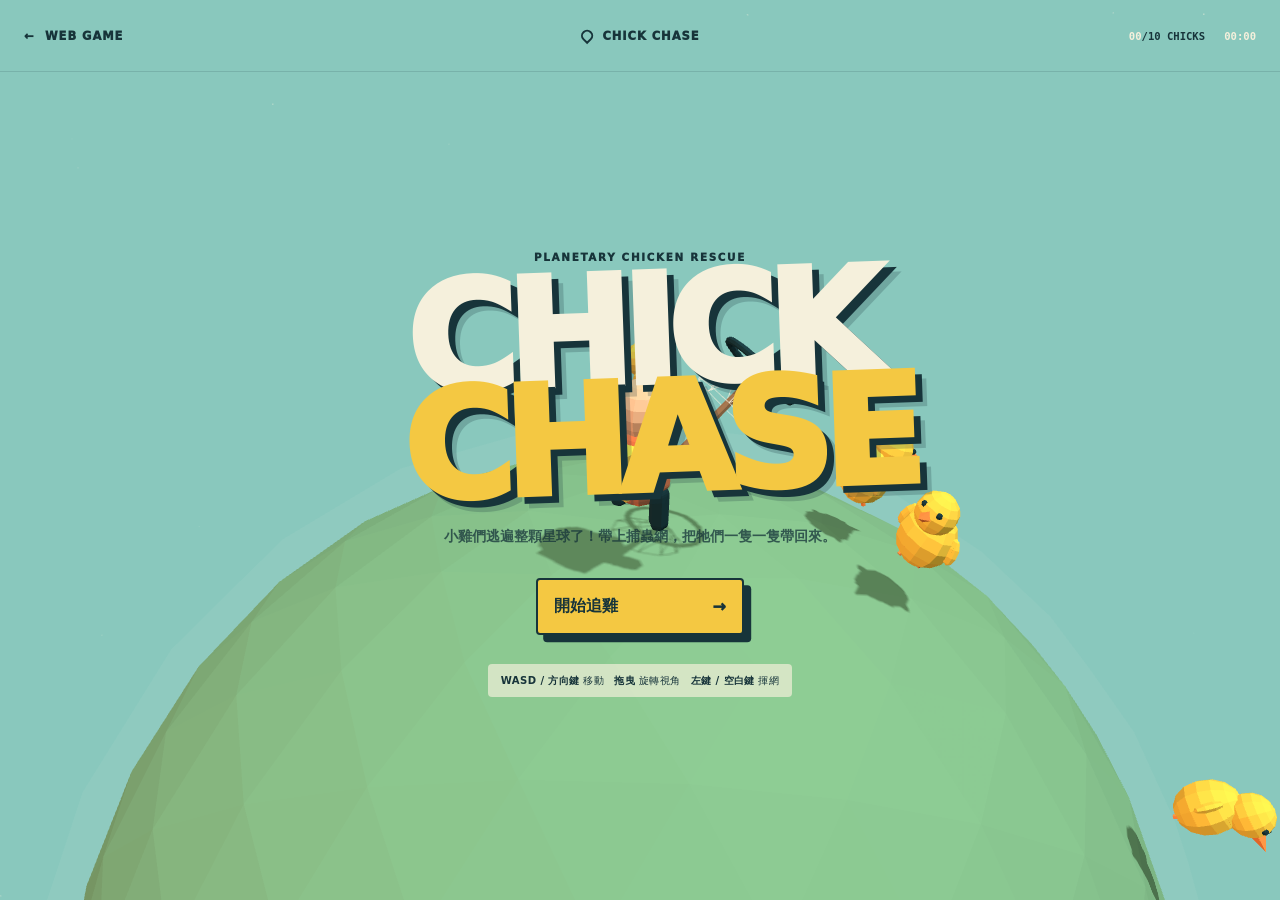
==== games/chick-chase/index.html @ 03193108 "feat: add Chick Chase game with continuous sphere movement, camera-relative controls, and home page " ====
<!doctype html>
<html lang="zh-Hant">
  <head>
    <meta charset="utf-8" />
    <meta name="viewport" content="width=device-width, initial-scale=1, viewport-fit=cover" />
    <meta name="theme-color" content="#89c8bd" />
    <meta name="description" content="拿起捕蟲網，在 3D 星球上追捕到處亂跑的小雞。" />
    <title>Chick Chase | 小雞追追</title>
    <link rel="stylesheet" href="./styles.css?v=20260620-1" />
  </head>
  <body>
    <canvas id="world" aria-label="3D 小雞捕捉遊戲"></canvas>

    <header class="topbar">
      <a class="back-link" href="../../"><span aria-hidden="true">←</span> WEB GAME</a>
      <div class="brand"><span class="brand-mark"></span><span>CHICK CHASE</span></div>
      <div class="telemetry"><span><b id="chick-count">00</b>/<span id="chick-total">10</span> CHICKS</span><span><b id="timer">00:00</b></span></div>
    </header>

    <main>
      <section class="intro" id="intro">
        <p>PLANETARY CHICKEN RESCUE</p>
        <h1><span>CHICK</span><span>CHASE</span></h1>
        <p class="intro-copy">小雞們逃遍整顆星球了！帶上捕蟲網，把牠們一隻一隻帶回來。</p>
        <button class="primary-button" id="start-button" type="button"><span>開始追雞</span><span aria-hidden="true">→</span></button>
        <div class="controls-hint"><b>WASD / 方向鍵</b> 移動　<b>拖曳</b> 旋轉視角　<b>左鍵 / 空白鍵</b> 揮網</div>
      </section>

      <section class="hud" id="hud" aria-label="遊戲資訊">
        <aside class="mission-card">
          <p>RESCUE MISSION</p>
          <h2>抓回逃跑小雞</h2>
          <div class="progress"><span id="progress-bar"></span></div>
          <small id="mission-copy">星球上還有 10 隻小雞</small>
        </aside>
        <div class="compass" aria-label="方向指示"><span>N</span><i></i><small>DRAG TO LOOK</small></div>
        <button class="catch-button" id="catch-button" type="button" aria-label="揮動捕蟲網"><span>揮網</span><b>CLICK</b></button>
        <button class="round-button" id="sound-button" type="button" aria-label="切換音效">♪</button>
      </section>

      <div class="mobile-controls" aria-label="移動控制">
        <button data-move="north" aria-label="向前">▲</button>
        <button data-move="west" aria-label="向左">◀</button>
        <button data-move="south" aria-label="向後">▼</button>
        <button data-move="east" aria-label="向右">▶</button>
      </div>

      <output class="catch-toast" id="catch-toast" aria-live="polite"></output>

      <section class="complete" id="complete" hidden>
        <div class="complete-card">
          <p>ALL CHICKS RESCUED</p>
          <h2>小雞全部<br />抓回來了！</h2>
          <div class="result"><span>完成時間</span><b id="final-time">00:00</b></div>
          <button class="primary-button" id="restart-button" type="button"><span>再玩一次</span><span aria-hidden="true">↻</span></button>
        </div>
      </section>
    </main>

    <div class="loading" id="loading"><span></span><b>ROUNDING UP CHICKS</b></div>
    <script type="module" src="./game.js?v=20260620-4"></script>
  </body>
</html>
---- games/chick-chase/styles.css ----
:root { color-scheme:light; --sky:#89c8bd; --ink:#17343a; --paper:#f5f0dc; --yellow:#f4c842; --orange:#e77d4f; --green:#70a47a; --line:rgba(23,52,58,.25); }
* { box-sizing:border-box; }
html,body { width:100%; height:100%; margin:0; overflow:hidden; }
body { color:var(--ink); background:var(--sky); font-family:Inter,ui-sans-serif,system-ui,-apple-system,"Segoe UI",sans-serif; }
button,a { font:inherit; -webkit-tap-highlight-color:transparent; }
#world { position:fixed; inset:0; display:block; width:100%; height:100%; touch-action:none; cursor:grab; }
#world:active { cursor:grabbing; }
.topbar { position:fixed; z-index:20; top:0; left:0; display:grid; grid-template-columns:1fr auto 1fr; align-items:center; width:100%; height:4.5rem; padding:0 1.5rem; border-bottom:1px solid rgba(23,52,58,.14); pointer-events:none; }
.topbar a { pointer-events:auto; }
.back-link,.brand { display:flex; align-items:center; gap:.65rem; color:var(--ink); font-size:.72rem; font-weight:950; letter-spacing:.08em; text-decoration:none; }
.brand { justify-self:center; }
.brand-mark { width:.72rem; height:.72rem; border:2px solid var(--ink); border-radius:50% 50% 50% 0; transform:rotate(-45deg); }
.telemetry { display:flex; justify-self:end; gap:1.2rem; font:700 .66rem ui-monospace,monospace; }
.telemetry b { color:var(--paper); }
.intro { position:fixed; z-index:10; inset:0; display:grid; place-content:center; justify-items:center; padding:5rem 1.5rem 2rem; text-align:center; pointer-events:none; transition:opacity .45s ease,transform .7s cubic-bezier(.22,1,.36,1); }
.intro>p:first-child { margin:0 0 1rem; font-size:.65rem; font-weight:950; letter-spacing:.16em; }
.intro h1 { display:grid; position:relative; z-index:2; margin:0; color:var(--paper); font-size:clamp(4.5rem,12vw,9.4rem); font-weight:1000; line-height:.72; letter-spacing:-.07em; text-shadow:.045em .045em 0 var(--ink),.075em .075em 0 rgba(23,52,58,.22); transform:rotate(-2deg); }
.intro h1 span:last-child { color:var(--yellow); transform:translateX(.1em); }
.intro-copy { max-width:31rem; margin:2rem 0 0; color:rgba(23,52,58,.76); font-size:.9rem; font-weight:700; }
.primary-button { position:relative; z-index:3; display:flex; align-items:center; justify-content:space-between; gap:2rem; min-width:13rem; min-height:3.55rem; margin-top:2rem; padding:.8rem 1rem; color:var(--ink); border:2px solid var(--ink); border-radius:4px; background:var(--yellow); box-shadow:.45rem .45rem 0 var(--ink); font-weight:950; cursor:pointer; pointer-events:auto; transition:transform .15s,box-shadow .15s; }
.primary-button:hover { transform:translate(.18rem,.18rem); box-shadow:.27rem .27rem 0 var(--ink); }
.controls-hint { margin-top:1.8rem; padding:.6rem .8rem; border-radius:4px; background:rgba(245,240,220,.68); font-size:.63rem; letter-spacing:.04em; }
.is-playing .intro { opacity:0; transform:scale(1.12); pointer-events:none; }
.hud { position:fixed; z-index:15; inset:4.5rem 0 0; opacity:0; pointer-events:none; transition:opacity .4s ease .2s; }
.is-playing .hud { opacity:1; }
.mission-card { position:absolute; top:1.4rem; left:1.4rem; width:15rem; padding:1rem; border:1px solid var(--line); border-radius:7px; background:rgba(245,240,220,.9); box-shadow:.4rem .4rem 0 rgba(23,52,58,.14); backdrop-filter:blur(10px); }
.mission-card p { margin:0; color:var(--orange); font:900 .58rem ui-monospace,monospace; letter-spacing:.12em; }
.mission-card h2 { margin:.35rem 0 .8rem; font-size:1rem; }
.mission-card small { display:block; margin-top:.55rem; color:rgba(23,52,58,.65); font-size:.65rem; font-weight:700; }
.progress { height:.4rem; overflow:hidden; border:1px solid var(--ink); background:rgba(23,52,58,.1); }
.progress span { display:block; width:0; height:100%; background:var(--yellow); transition:width .3s ease; }
.compass { position:absolute; top:1.4rem; right:1.4rem; display:grid; justify-items:center; width:6rem; padding:.75rem; border:1px solid var(--line); border-radius:7px; background:rgba(245,240,220,.78); }
.compass span { font:950 .62rem ui-monospace,monospace; }
.compass i { width:0; height:0; margin:.3rem 0; border-right:.42rem solid transparent; border-bottom:1.15rem solid var(--orange); border-left:.42rem solid transparent; transform:rotate(var(--compass-angle,0deg)); transition:transform .15s; }
.compass small { font:800 .48rem ui-monospace,monospace; }
.round-button { position:absolute; right:1.5rem; bottom:1.5rem; display:grid; place-items:center; width:2.8rem; height:2.8rem; padding:0; border:2px solid var(--ink); border-radius:50%; color:var(--ink); background:var(--paper); font-weight:950; cursor:pointer; pointer-events:auto; }
.round-button.is-off { opacity:.45; }
.catch-button { position:absolute; right:5rem; bottom:1.5rem; display:grid; place-items:center; min-width:5.6rem; min-height:2.8rem; padding:.35rem .8rem; color:var(--ink); border:2px solid var(--ink); border-radius:1.4rem; background:var(--yellow); box-shadow:.25rem .25rem 0 var(--ink); font-weight:950; cursor:pointer; pointer-events:auto; }
.catch-button b { font:700 .48rem ui-monospace,monospace; opacity:.6; }
.catch-button.is-swinging { transform:translate(.18rem,.18rem); box-shadow:.07rem .07rem 0 var(--ink); }
.mobile-controls { display:none; }
.catch-toast { position:fixed; z-index:32; top:28%; left:50%; padding:.65rem 1rem; color:var(--ink); border:2px solid var(--ink); border-radius:4px; background:var(--yellow); box-shadow:.3rem .3rem 0 var(--ink); font-weight:950; opacity:0; transform:translate(-50%,-.5rem) rotate(-2deg); transition:opacity .16s,transform .16s; pointer-events:none; }
.catch-toast.show { opacity:1; transform:translate(-50%,0) rotate(-2deg); }
.complete { position:fixed; z-index:40; inset:0; place-items:center; padding:1.5rem; background:rgba(137,200,189,.65); backdrop-filter:blur(8px); }
.complete:not([hidden]) { display:grid; }
.complete-card { width:min(26rem,100%); padding:2rem; border:2px solid var(--ink); border-radius:8px; background:var(--paper); box-shadow:.7rem .7rem 0 var(--ink); text-align:center; }
.complete-card p { margin:0; color:var(--orange); font:900 .62rem ui-monospace,monospace; letter-spacing:.14em; }
.complete-card h2 { margin:.8rem 0 1.4rem; font-size:clamp(2.4rem,9vw,4rem); line-height:.9; letter-spacing:-.05em; }
.result { display:flex; justify-content:space-between; align-items:center; padding:.8rem; border-block:1px solid var(--line); font-size:.72rem; }
.result b { font:900 1.1rem ui-monospace,monospace; }
.complete-card .primary-button { margin:1.6rem auto 0; }
.loading { position:fixed; z-index:60; inset:0; display:grid; place-content:center; justify-items:center; gap:.8rem; background:var(--sky); transition:opacity .35s; }
.loading span { width:2.2rem; height:2.2rem; border:3px solid rgba(23,52,58,.18); border-top-color:var(--ink); border-radius:50%; animation:spin .7s linear infinite; }
.loading b { font-size:.62rem; letter-spacing:.08em; }
.loading.done { opacity:0; pointer-events:none; }
@keyframes spin { to { transform:rotate(360deg); } }
@media (max-width:700px) {
  .topbar { grid-template-columns:1fr auto; height:4rem; padding:0 1rem; }
  .brand { display:none; }
  .telemetry { gap:.7rem; font-size:.58rem; }
  .intro h1 { font-size:clamp(4rem,20vw,6.5rem); }
  .controls-hint { max-width:18rem; line-height:1.6; }
  .hud { inset:4rem 0 0; }
  .mission-card { top:.75rem; left:.75rem; width:13rem; padding:.75rem; }
  .compass { top:.75rem; right:.75rem; width:4.6rem; padding:.5rem; }
  .compass small { display:none; }
  .round-button { right:.75rem; bottom:.75rem; }
  .catch-button { right:4.4rem; bottom:.75rem; min-width:4.9rem; }
  .is-playing .mobile-controls { display:grid; }
  .mobile-controls { position:fixed; z-index:25; bottom:max(1rem,env(safe-area-inset-bottom)); left:1rem; grid-template:repeat(3,2.75rem)/repeat(3,2.75rem); gap:.2rem; }
  .mobile-controls button { padding:0; color:var(--ink); border:2px solid var(--ink); border-radius:8px; background:rgba(245,240,220,.88); font-size:.8rem; font-weight:950; touch-action:manipulation; }
  .mobile-controls button[data-move=north] { grid-area:1/2; }
  .mobile-controls button[data-move=west] { grid-area:2/1; }
  .mobile-controls button[data-move=south] { grid-area:2/2; }
  .mobile-controls button[data-move=east] { grid-area:2/3; }
}
@media (prefers-reduced-motion:reduce) { *,*::before,*::after { animation-duration:1ms!important; transition-duration:1ms!important; } }
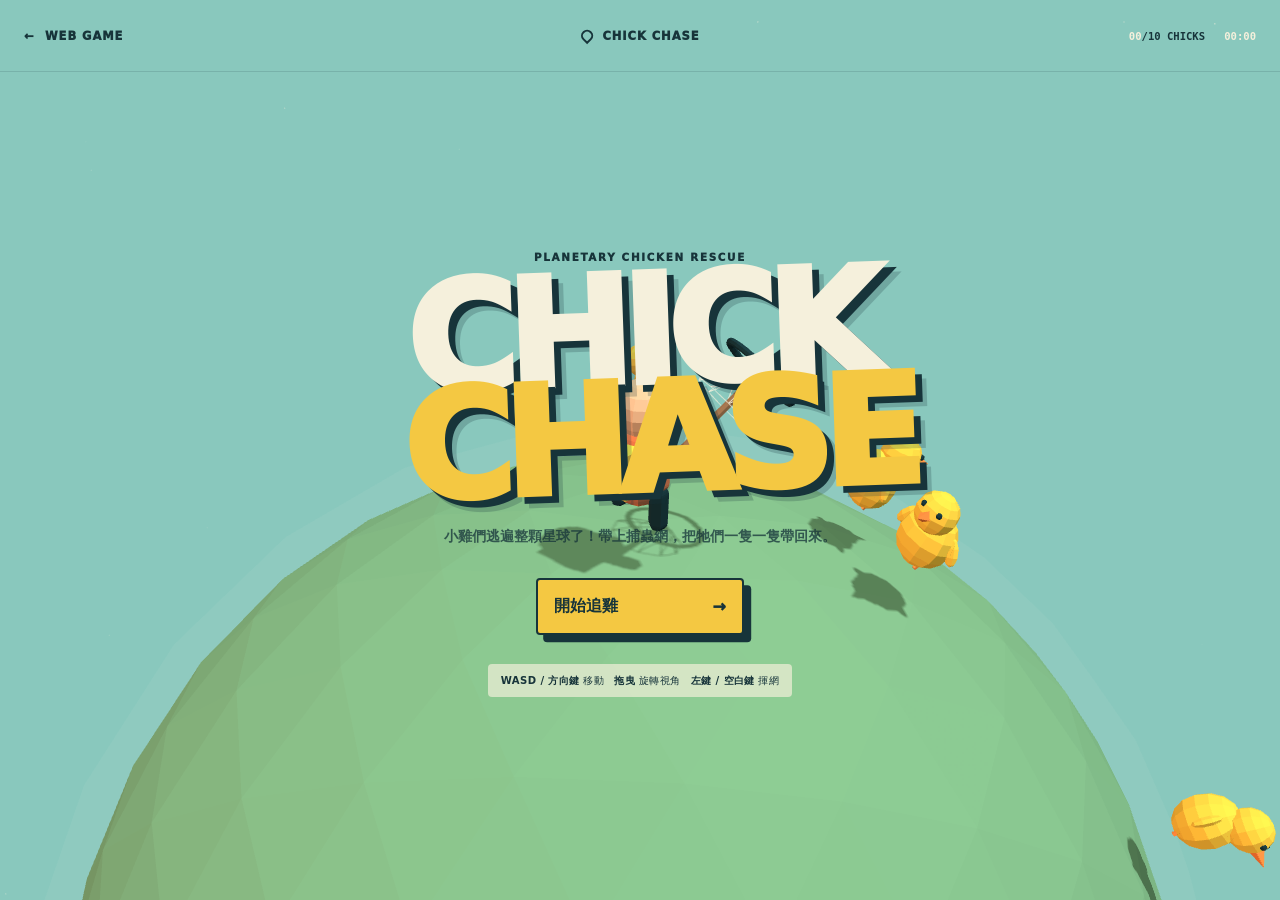
==== commit fa9a129d: "feat(chick-chase): optimize mobile layout with virtual joystick, larger catch button, moved sound bu" ====
--- a/games/chick-chase/index.html
+++ b/games/chick-chase/index.html
@@ -33,16 +33,17 @@
           <div class="progress"><span id="progress-bar"></span></div>
           <small id="mission-copy">星球上還有 10 隻小雞</small>
         </aside>
-        <div class="compass" aria-label="方向指示"><span>N</span><i></i><small>DRAG TO LOOK</small></div>
+        <div class="hud-top-right">
+          <button class="round-button" id="sound-button" type="button" aria-label="切換音效">♪</button>
+          <div class="compass" aria-label="方向指示"><span>N</span><i></i><small>DRAG TO LOOK</small></div>
+        </div>
         <button class="catch-button" id="catch-button" type="button" aria-label="揮動捕蟲網"><span>揮網</span><b>CLICK</b></button>
-        <button class="round-button" id="sound-button" type="button" aria-label="切換音效">♪</button>
       </section>
 
-      <div class="mobile-controls" aria-label="移動控制">
-        <button data-move="north" aria-label="向前">▲</button>
-        <button data-move="west" aria-label="向左">◀</button>
-        <button data-move="south" aria-label="向後">▼</button>
-        <button data-move="east" aria-label="向右">▶</button>
+      <div class="mobile-joystick" id="joystick-container">
+        <div class="joystick-base">
+          <div class="joystick-knob"></div>
+        </div>
       </div>
 
       <output class="catch-toast" id="catch-toast" aria-live="polite"></output>
--- a/games/chick-chase/styles.css
+++ b/games/chick-chase/styles.css
@@ -1,8 +1,8 @@
 :root { color-scheme:light; --sky:#89c8bd; --ink:#17343a; --paper:#f5f0dc; --yellow:#f4c842; --orange:#e77d4f; --green:#70a47a; --line:rgba(23,52,58,.25); }
 * { box-sizing:border-box; }
 html,body { width:100%; height:100%; margin:0; overflow:hidden; }
-body { color:var(--ink); background:var(--sky); font-family:Inter,ui-sans-serif,system-ui,-apple-system,"Segoe UI",sans-serif; }
-button,a { font:inherit; -webkit-tap-highlight-color:transparent; }
+body { color:var(--ink); background:var(--sky); font-family:Inter,ui-sans-serif,system-ui,-apple-system,"Segoe UI",sans-serif; -webkit-user-select:none; -moz-user-select:none; -ms-user-select:none; user-select:none; -webkit-touch-callout:none; }
+button,a { font:inherit; -webkit-tap-highlight-color:transparent; -webkit-user-select:none; -moz-user-select:none; -ms-user-select:none; user-select:none; -webkit-touch-callout:none; }
 #world { position:fixed; inset:0; display:block; width:100%; height:100%; touch-action:none; cursor:grab; }
 #world:active { cursor:grabbing; }
 .topbar { position:fixed; z-index:20; top:0; left:0; display:grid; grid-template-columns:1fr auto 1fr; align-items:center; width:100%; height:4.5rem; padding:0 1.5rem; border-bottom:1px solid rgba(23,52,58,.14); pointer-events:none; }
@@ -29,16 +29,17 @@
 .mission-card small { display:block; margin-top:.55rem; color:rgba(23,52,58,.65); font-size:.65rem; font-weight:700; }
 .progress { height:.4rem; overflow:hidden; border:1px solid var(--ink); background:rgba(23,52,58,.1); }
 .progress span { display:block; width:0; height:100%; background:var(--yellow); transition:width .3s ease; }
-.compass { position:absolute; top:1.4rem; right:1.4rem; display:grid; justify-items:center; width:6rem; padding:.75rem; border:1px solid var(--line); border-radius:7px; background:rgba(245,240,220,.78); }
+.hud-top-right { position:absolute; top:1.4rem; right:1.4rem; display:flex; align-items:center; gap:.75rem; pointer-events:auto; }
+.compass { display:grid; justify-items:center; width:6rem; padding:.75rem; border:1px solid var(--line); border-radius:7px; background:rgba(245,240,220,.78); }
 .compass span { font:950 .62rem ui-monospace,monospace; }
 .compass i { width:0; height:0; margin:.3rem 0; border-right:.42rem solid transparent; border-bottom:1.15rem solid var(--orange); border-left:.42rem solid transparent; transform:rotate(var(--compass-angle,0deg)); transition:transform .15s; }
 .compass small { font:800 .48rem ui-monospace,monospace; }
-.round-button { position:absolute; right:1.5rem; bottom:1.5rem; display:grid; place-items:center; width:2.8rem; height:2.8rem; padding:0; border:2px solid var(--ink); border-radius:50%; color:var(--ink); background:var(--paper); font-weight:950; cursor:pointer; pointer-events:auto; }
+.round-button { display:grid; place-items:center; width:2.8rem; height:2.8rem; padding:0; border:2px solid var(--ink); border-radius:50%; color:var(--ink); background:var(--paper); font-weight:950; cursor:pointer; pointer-events:auto; touch-action:none; }
 .round-button.is-off { opacity:.45; }
-.catch-button { position:absolute; right:5rem; bottom:1.5rem; display:grid; place-items:center; min-width:5.6rem; min-height:2.8rem; padding:.35rem .8rem; color:var(--ink); border:2px solid var(--ink); border-radius:1.4rem; background:var(--yellow); box-shadow:.25rem .25rem 0 var(--ink); font-weight:950; cursor:pointer; pointer-events:auto; }
+.catch-button { position:absolute; right:1.5rem; bottom:1.5rem; display:grid; place-items:center; min-width:5.6rem; min-height:2.8rem; padding:.35rem .8rem; color:var(--ink); border:2px solid var(--ink); border-radius:1.4rem; background:var(--yellow); box-shadow:.25rem .25rem 0 var(--ink); font-weight:950; cursor:pointer; pointer-events:auto; touch-action:none; }
 .catch-button b { font:700 .48rem ui-monospace,monospace; opacity:.6; }
 .catch-button.is-swinging { transform:translate(.18rem,.18rem); box-shadow:.07rem .07rem 0 var(--ink); }
-.mobile-controls { display:none; }
+.mobile-joystick { display:none; }
 .catch-toast { position:fixed; z-index:32; top:28%; left:50%; padding:.65rem 1rem; color:var(--ink); border:2px solid var(--ink); border-radius:4px; background:var(--yellow); box-shadow:.3rem .3rem 0 var(--ink); font-weight:950; opacity:0; transform:translate(-50%,-.5rem) rotate(-2deg); transition:opacity .16s,transform .16s; pointer-events:none; }
 .catch-toast.show { opacity:1; transform:translate(-50%,0) rotate(-2deg); }
 .complete { position:fixed; z-index:40; inset:0; place-items:center; padding:1.5rem; background:rgba(137,200,189,.65); backdrop-filter:blur(8px); }
@@ -62,16 +63,16 @@
   .controls-hint { max-width:18rem; line-height:1.6; }
   .hud { inset:4rem 0 0; }
   .mission-card { top:.75rem; left:.75rem; width:13rem; padding:.75rem; }
-  .compass { top:.75rem; right:.75rem; width:4.6rem; padding:.5rem; }
+  .hud-top-right { top:.75rem; right:.75rem; gap:.5rem; }
+  .compass { width:4.6rem; padding:.5rem; }
   .compass small { display:none; }
-  .round-button { right:.75rem; bottom:.75rem; }
-  .catch-button { right:4.4rem; bottom:.75rem; min-width:4.9rem; }
-  .is-playing .mobile-controls { display:grid; }
-  .mobile-controls { position:fixed; z-index:25; bottom:max(1rem,env(safe-area-inset-bottom)); left:1rem; grid-template:repeat(3,2.75rem)/repeat(3,2.75rem); gap:.2rem; }
-  .mobile-controls button { padding:0; color:var(--ink); border:2px solid var(--ink); border-radius:8px; background:rgba(245,240,220,.88); font-size:.8rem; font-weight:950; touch-action:manipulation; }
-  .mobile-controls button[data-move=north] { grid-area:1/2; }
-  .mobile-controls button[data-move=west] { grid-area:2/1; }
-  .mobile-controls button[data-move=south] { grid-area:2/2; }
-  .mobile-controls button[data-move=east] { grid-area:2/3; }
+  .round-button { width:2.4rem; height:2.4rem; }
+  .catch-button { right:1.5rem; bottom:max(1.5rem,env(safe-area-inset-bottom)); width:4.8rem; height:4.8rem; border-radius:50%; min-width:unset; display:flex; flex-direction:column; justify-content:center; align-items:center; box-shadow:.35rem .35rem 0 var(--ink); touch-action:none; }
+  .catch-button b { display:none; }
+  .catch-button.is-swinging { transform:translate(.25rem,.25rem); box-shadow:.1rem .1rem 0 var(--ink); }
+  .is-playing .mobile-joystick { display:block; }
+  .mobile-joystick { position:fixed; z-index:25; bottom:max(1.5rem,env(safe-area-inset-bottom)); left:1.5rem; width:6.8rem; height:6.8rem; touch-action:none; }
+  .joystick-base { position:relative; width:100%; height:100%; border:3px solid var(--ink); border-radius:50%; background:rgba(245,240,220,.45); backdrop-filter:blur(4px); box-shadow:.25rem .25rem 0 rgba(23,52,58,.15); }
+  .joystick-knob { position:absolute; top:50%; left:50%; width:3.2rem; height:3.2rem; margin-top:-1.6rem; margin-left:-1.6rem; border:3px solid var(--ink); border-radius:50%; background:var(--yellow); box-shadow:.15rem .15rem 0 rgba(23,52,58,.2); transition:transform .05s ease-out; }
 }
 @media (prefers-reduced-motion:reduce) { *,*::before,*::after { animation-duration:1ms!important; transition-duration:1ms!important; } }
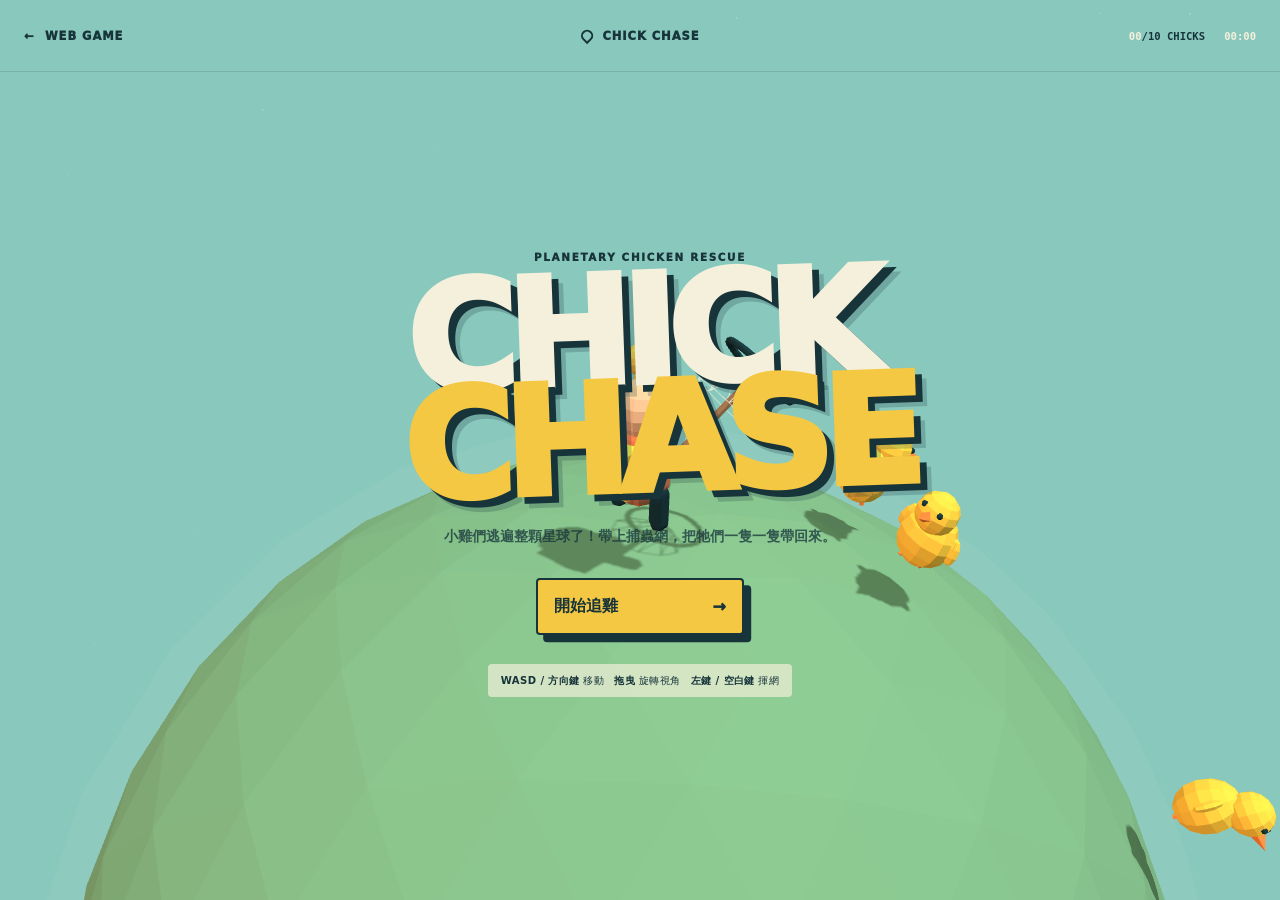
==== commit 0a1870f1: "fix(chick-chase): bump style and script cache-busting version parameter and apply selection preventi" ====
--- a/games/chick-chase/index.html
+++ b/games/chick-chase/index.html
@@ -6,7 +6,7 @@
     <meta name="theme-color" content="#89c8bd" />
     <meta name="description" content="拿起捕蟲網，在 3D 星球上追捕到處亂跑的小雞。" />
     <title>Chick Chase | 小雞追追</title>
-    <link rel="stylesheet" href="./styles.css?v=20260620-1" />
+    <link rel="stylesheet" href="./styles.css?v=20260620-2354" />
   </head>
   <body>
     <canvas id="world" aria-label="3D 小雞捕捉遊戲"></canvas>
@@ -59,6 +59,6 @@
     </main>
 
     <div class="loading" id="loading"><span></span><b>ROUNDING UP CHICKS</b></div>
-    <script type="module" src="./game.js?v=20260620-4"></script>
+    <script type="module" src="./game.js?v=20260620-2354"></script>
   </body>
 </html>
--- a/games/chick-chase/styles.css
+++ b/games/chick-chase/styles.css
@@ -1,6 +1,6 @@
 :root { color-scheme:light; --sky:#89c8bd; --ink:#17343a; --paper:#f5f0dc; --yellow:#f4c842; --orange:#e77d4f; --green:#70a47a; --line:rgba(23,52,58,.25); }
 * { box-sizing:border-box; }
-html,body { width:100%; height:100%; margin:0; overflow:hidden; }
+html,body { width:100%; height:100%; margin:0; overflow:hidden; -webkit-user-select:none; -moz-user-select:none; -ms-user-select:none; user-select:none; -webkit-touch-callout:none; }
 body { color:var(--ink); background:var(--sky); font-family:Inter,ui-sans-serif,system-ui,-apple-system,"Segoe UI",sans-serif; -webkit-user-select:none; -moz-user-select:none; -ms-user-select:none; user-select:none; -webkit-touch-callout:none; }
 button,a { font:inherit; -webkit-tap-highlight-color:transparent; -webkit-user-select:none; -moz-user-select:none; -ms-user-select:none; user-select:none; -webkit-touch-callout:none; }
 #world { position:fixed; inset:0; display:block; width:100%; height:100%; touch-action:none; cursor:grab; }
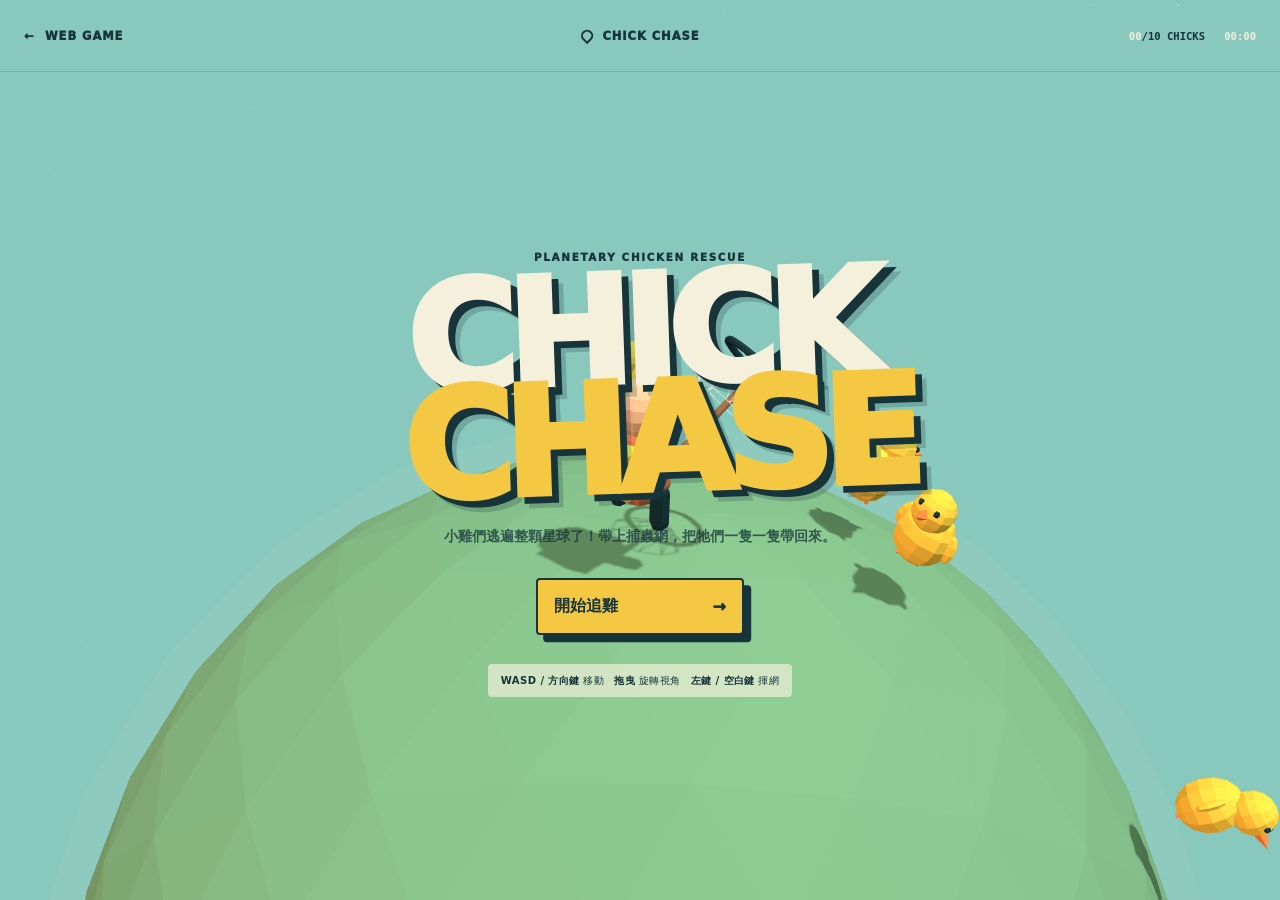
==== commit 8ced7bc4: "Optimize mobile controls and prevent zoom" ====
--- a/games/chick-chase/index.html
+++ b/games/chick-chase/index.html
@@ -2,11 +2,11 @@
 <html lang="zh-Hant">
   <head>
     <meta charset="utf-8" />
-    <meta name="viewport" content="width=device-width, initial-scale=1, viewport-fit=cover" />
+    <meta name="viewport" content="width=device-width, initial-scale=1, maximum-scale=1, user-scalable=no, viewport-fit=cover" />
     <meta name="theme-color" content="#89c8bd" />
     <meta name="description" content="拿起捕蟲網，在 3D 星球上追捕到處亂跑的小雞。" />
     <title>Chick Chase | 小雞追追</title>
-    <link rel="stylesheet" href="./styles.css?v=20260620-2354" />
+    <link rel="stylesheet" href="./styles.css?v=20260621-1" />
   </head>
   <body>
     <canvas id="world" aria-label="3D 小雞捕捉遊戲"></canvas>
@@ -59,6 +59,6 @@
     </main>
 
     <div class="loading" id="loading"><span></span><b>ROUNDING UP CHICKS</b></div>
-    <script type="module" src="./game.js?v=20260620-2354"></script>
+    <script type="module" src="./game.js?v=20260621-1"></script>
   </body>
 </html>
--- a/games/chick-chase/styles.css
+++ b/games/chick-chase/styles.css
@@ -1,8 +1,8 @@
 :root { color-scheme:light; --sky:#89c8bd; --ink:#17343a; --paper:#f5f0dc; --yellow:#f4c842; --orange:#e77d4f; --green:#70a47a; --line:rgba(23,52,58,.25); }
 * { box-sizing:border-box; }
-html,body { width:100%; height:100%; margin:0; overflow:hidden; -webkit-user-select:none; -moz-user-select:none; -ms-user-select:none; user-select:none; -webkit-touch-callout:none; }
-body { color:var(--ink); background:var(--sky); font-family:Inter,ui-sans-serif,system-ui,-apple-system,"Segoe UI",sans-serif; -webkit-user-select:none; -moz-user-select:none; -ms-user-select:none; user-select:none; -webkit-touch-callout:none; }
-button,a { font:inherit; -webkit-tap-highlight-color:transparent; -webkit-user-select:none; -moz-user-select:none; -ms-user-select:none; user-select:none; -webkit-touch-callout:none; }
+html,body { width:100%; height:100%; margin:0; overflow:hidden; touch-action:none; overscroll-behavior:none; -webkit-user-select:none; -moz-user-select:none; -ms-user-select:none; user-select:none; -webkit-touch-callout:none; }
+body { color:var(--ink); background:var(--sky); font-family:Inter,ui-sans-serif,system-ui,-apple-system,"Segoe UI",sans-serif; touch-action:none; -webkit-user-select:none; -moz-user-select:none; -ms-user-select:none; user-select:none; -webkit-touch-callout:none; }
+button,a { font:inherit; -webkit-tap-highlight-color:transparent; touch-action:none; -webkit-user-select:none; -moz-user-select:none; -ms-user-select:none; user-select:none; -webkit-touch-callout:none; }
 #world { position:fixed; inset:0; display:block; width:100%; height:100%; touch-action:none; cursor:grab; }
 #world:active { cursor:grabbing; }
 .topbar { position:fixed; z-index:20; top:0; left:0; display:grid; grid-template-columns:1fr auto 1fr; align-items:center; width:100%; height:4.5rem; padding:0 1.5rem; border-bottom:1px solid rgba(23,52,58,.14); pointer-events:none; }
